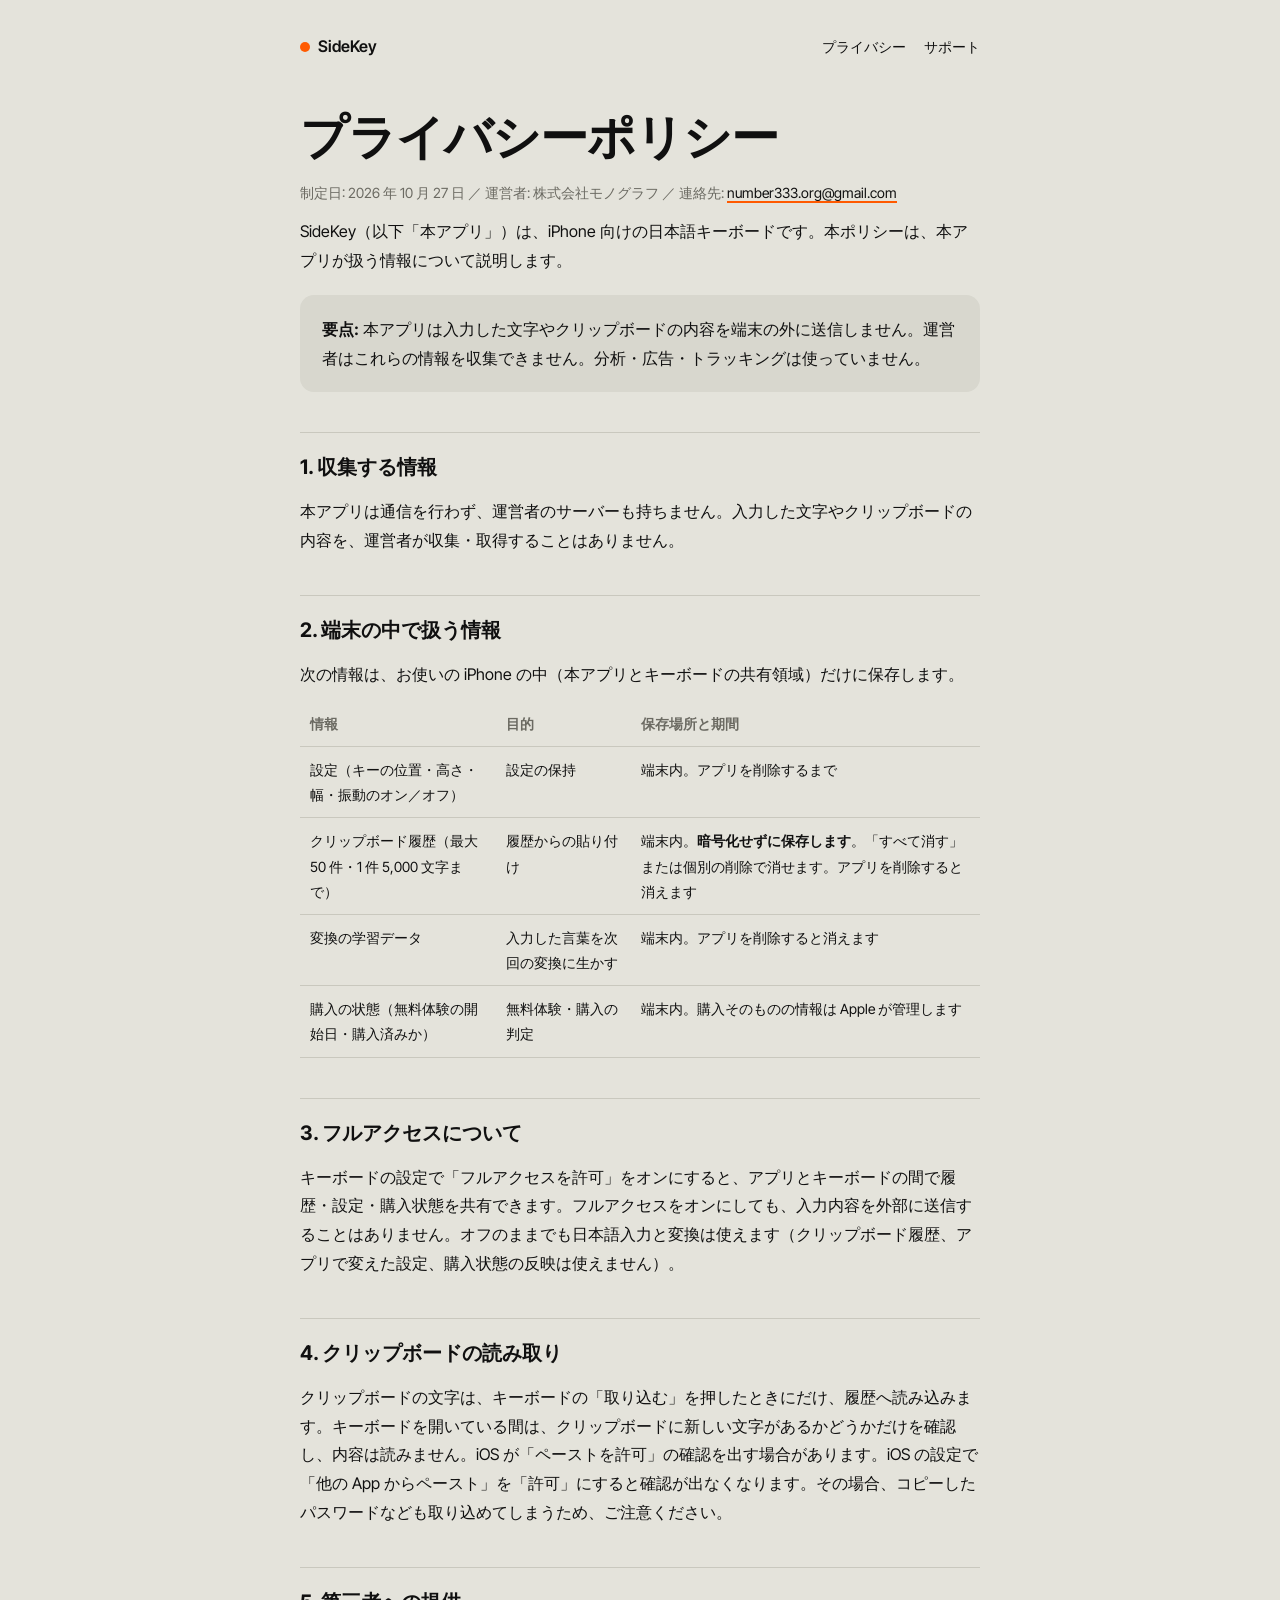
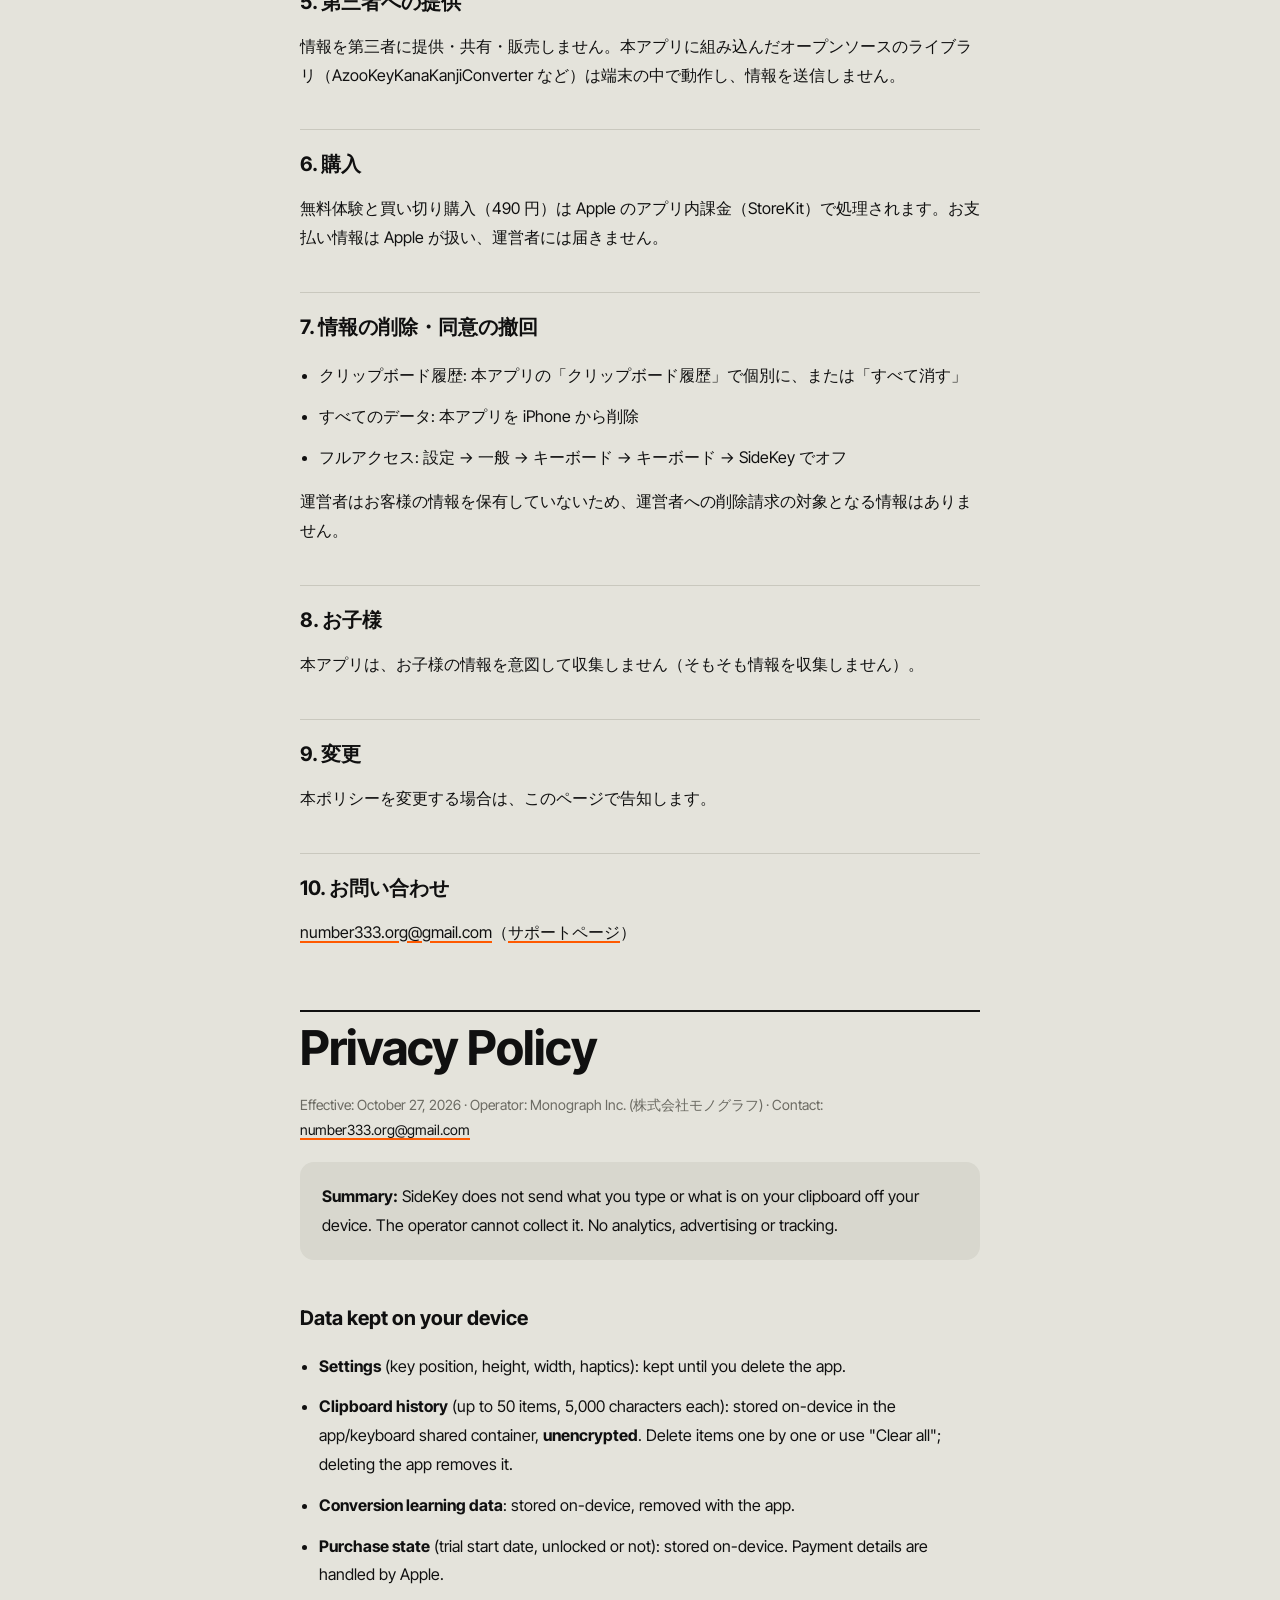
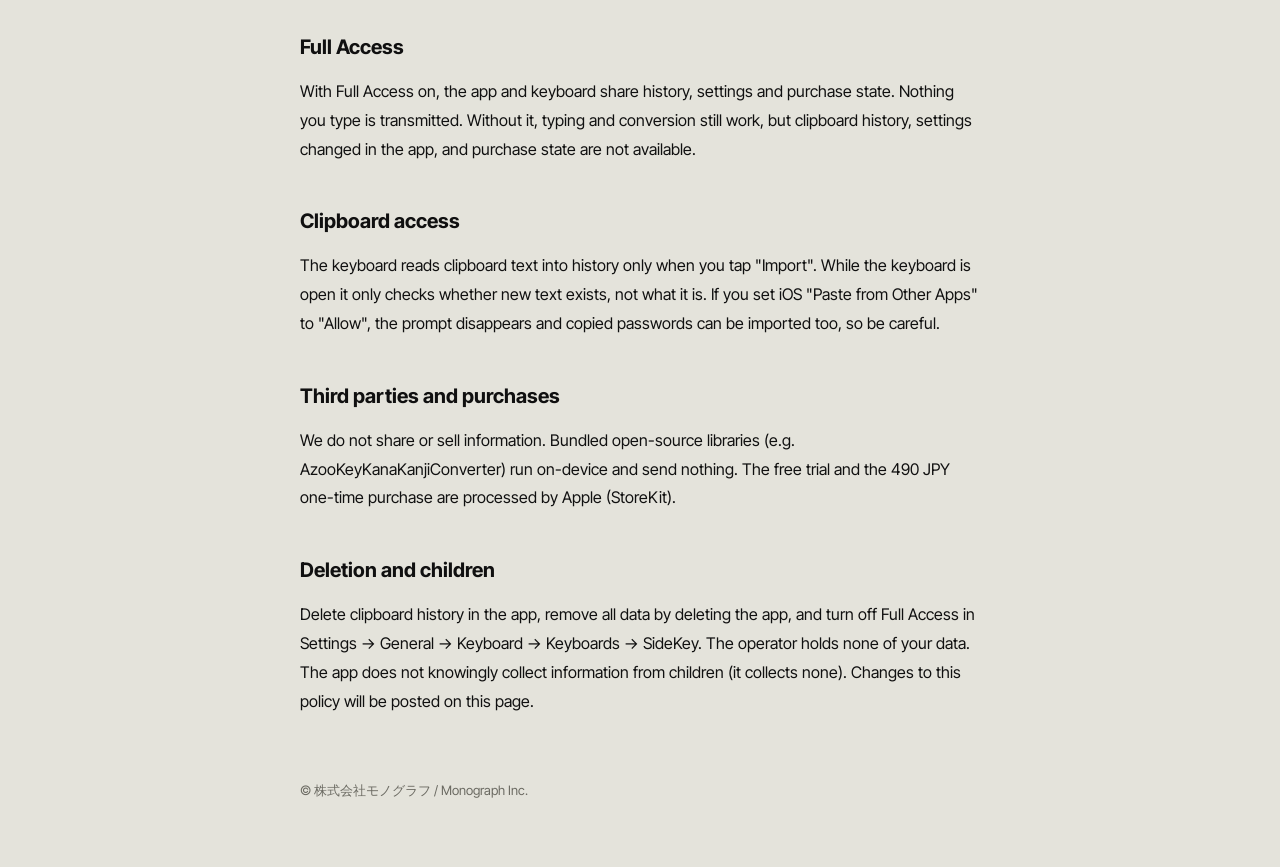
==== privacy/index.html @ 95e6b385 "Add SideKey public pages (index, privacy, support) Co-Authored-By: Claude Sonnet 5.5 <noreply@anthro" ====
<!doctype html>
<html lang="ja">
<head>
<meta charset="utf-8">
<meta name="viewport" content="width=device-width,initial-scale=1">
<title>SideKey プライバシーポリシー</title>
<meta name="description" content="SideKey が扱う情報と、その保存場所についての説明です。">
<link rel="preconnect" href="https://fonts.googleapis.com"><link rel="preconnect" href="https://fonts.gstatic.com" crossorigin>
<link href="https://fonts.googleapis.com/css2?family=Inter+Tight:wght@400;500;600;700&display=swap" rel="stylesheet">
<link rel="stylesheet" href="../style.css">
</head>
<body><div class="wrap">
<header class="site"><a class="brand" href="../">SideKey</a><nav><a href="../privacy/">プライバシー</a><a href="../support/">サポート</a></nav></header>
<h1>プライバシーポリシー</h1>
<p class="meta">制定日: 2026 年 10 月 27 日 ／ 運営者: 株式会社モノグラフ ／ 連絡先: <a href="mailto:number333.org@gmail.com">number333.org@gmail.com</a></p>
<p>SideKey（以下「本アプリ」）は、iPhone 向けの日本語キーボードです。本ポリシーは、本アプリが扱う情報について説明します。</p>
<div class="card"><p><strong>要点:</strong> 本アプリは入力した文字やクリップボードの内容を端末の外に送信しません。運営者はこれらの情報を収集できません。分析・広告・トラッキングは使っていません。</p></div>

<h2>1. 収集する情報</h2>
<p>本アプリは通信を行わず、運営者のサーバーも持ちません。入力した文字やクリップボードの内容を、運営者が収集・取得することはありません。</p>

<h2>2. 端末の中で扱う情報</h2>
<p>次の情報は、お使いの iPhone の中（本アプリとキーボードの共有領域）だけに保存します。</p>
<table>
<thead><tr><th>情報</th><th>目的</th><th>保存場所と期間</th></tr></thead>
<tbody>
<tr><td>設定（キーの位置・高さ・幅・振動のオン／オフ）</td><td>設定の保持</td><td>端末内。アプリを削除するまで</td></tr>
<tr><td>クリップボード履歴（最大 50 件・1 件 5,000 文字まで）</td><td>履歴からの貼り付け</td><td>端末内。<strong>暗号化せずに保存します</strong>。「すべて消す」または個別の削除で消せます。アプリを削除すると消えます</td></tr>
<tr><td>変換の学習データ</td><td>入力した言葉を次回の変換に生かす</td><td>端末内。アプリを削除すると消えます</td></tr>
<tr><td>購入の状態（無料体験の開始日・購入済みか）</td><td>無料体験・購入の判定</td><td>端末内。購入そのものの情報は Apple が管理します</td></tr>
</tbody></table>

<h2>3. フルアクセスについて</h2>
<p>キーボードの設定で「フルアクセスを許可」をオンにすると、アプリとキーボードの間で履歴・設定・購入状態を共有できます。フルアクセスをオンにしても、入力内容を外部に送信することはありません。オフのままでも日本語入力と変換は使えます（クリップボード履歴、アプリで変えた設定、購入状態の反映は使えません）。</p>

<h2>4. クリップボードの読み取り</h2>
<p>クリップボードの文字は、キーボードの「取り込む」を押したときにだけ、履歴へ読み込みます。キーボードを開いている間は、クリップボードに新しい文字があるかどうかだけを確認し、内容は読みません。iOS が「ペーストを許可」の確認を出す場合があります。iOS の設定で「他の App からペースト」を「許可」にすると確認が出なくなります。その場合、コピーしたパスワードなども取り込めてしまうため、ご注意ください。</p>

<h2>5. 第三者への提供</h2>
<p>情報を第三者に提供・共有・販売しません。本アプリに組み込んだオープンソースのライブラリ（AzooKeyKanaKanjiConverter など）は端末の中で動作し、情報を送信しません。</p>

<h2>6. 購入</h2>
<p>無料体験と買い切り購入（490 円）は Apple のアプリ内課金（StoreKit）で処理されます。お支払い情報は Apple が扱い、運営者には届きません。</p>

<h2>7. 情報の削除・同意の撤回</h2>
<ul>
<li>クリップボード履歴: 本アプリの「クリップボード履歴」で個別に、または「すべて消す」</li>
<li>すべてのデータ: 本アプリを iPhone から削除</li>
<li>フルアクセス: 設定 → 一般 → キーボード → キーボード → SideKey でオフ</li>
</ul>
<p>運営者はお客様の情報を保有していないため、運営者への削除請求の対象となる情報はありません。</p>

<h2>8. お子様</h2>
<p>本アプリは、お子様の情報を意図して収集しません（そもそも情報を収集しません）。</p>

<h2>9. 変更</h2>
<p>本ポリシーを変更する場合は、このページで告知します。</p>

<h2>10. お問い合わせ</h2>
<p><a href="mailto:number333.org@gmail.com">number333.org@gmail.com</a>（<a href="../support/">サポートページ</a>）</p>

<div class="en" id="en">
<h1>Privacy Policy</h1>
<p class="meta">Effective: October 27, 2026 · Operator: Monograph Inc. (株式会社モノグラフ) · Contact: <a href="mailto:number333.org@gmail.com">number333.org@gmail.com</a></p>
<div class="card"><p><strong>Summary:</strong> SideKey does not send what you type or what is on your clipboard off your device. The operator cannot collect it. No analytics, advertising or tracking.</p></div>
<h2>Data kept on your device</h2>
<ul>
<li><strong>Settings</strong> (key position, height, width, haptics): kept until you delete the app.</li>
<li><strong>Clipboard history</strong> (up to 50 items, 5,000 characters each): stored on-device in the app/keyboard shared container, <strong>unencrypted</strong>. Delete items one by one or use "Clear all"; deleting the app removes it.</li>
<li><strong>Conversion learning data</strong>: stored on-device, removed with the app.</li>
<li><strong>Purchase state</strong> (trial start date, unlocked or not): stored on-device. Payment details are handled by Apple.</li>
</ul>
<h2>Full Access</h2>
<p>With Full Access on, the app and keyboard share history, settings and purchase state. Nothing you type is transmitted. Without it, typing and conversion still work, but clipboard history, settings changed in the app, and purchase state are not available.</p>
<h2>Clipboard access</h2>
<p>The keyboard reads clipboard text into history only when you tap "Import". While the keyboard is open it only checks whether new text exists, not what it is. If you set iOS "Paste from Other Apps" to "Allow", the prompt disappears and copied passwords can be imported too, so be careful.</p>
<h2>Third parties and purchases</h2>
<p>We do not share or sell information. Bundled open-source libraries (e.g. AzooKeyKanaKanjiConverter) run on-device and send nothing. The free trial and the 490 JPY one-time purchase are processed by Apple (StoreKit).</p>
<h2>Deletion and children</h2>
<p>Delete clipboard history in the app, remove all data by deleting the app, and turn off Full Access in Settings → General → Keyboard → Keyboards → SideKey. The operator holds none of your data. The app does not knowingly collect information from children (it collects none). Changes to this policy will be posted on this page.</p>
</div>
<footer>© 株式会社モノグラフ / Monograph Inc.</footer>
</div></body></html>
---- style.css ----
:root{--bg:#E4E3DB;--card:#D8D7CE;--ink:#101010;--muted:#6B6A62;--line:#C9C8BE;--accent:#FF5A00}
*{box-sizing:border-box}
html{-webkit-text-size-adjust:100%}
body{margin:0;background:var(--bg);color:var(--ink);font-family:"Inter Tight","Hiragino Sans","Hiragino Kaku Gothic ProN","Noto Sans JP",system-ui,sans-serif;line-height:1.8;font-size:16px}
.wrap{max-width:720px;margin:0 auto;padding:32px 20px 64px}
header.site{display:flex;justify-content:space-between;align-items:center;margin-bottom:48px;font-weight:600}
header.site a{color:var(--ink);text-decoration:none}
header.site .brand::before{content:"";display:inline-block;width:10px;height:10px;border-radius:50%;background:var(--accent);margin-right:8px}
header.site nav{display:flex;gap:18px;font-size:14px;font-weight:500}
h1{font-size:clamp(32px,7vw,48px);line-height:1.15;letter-spacing:-.02em;margin:0 0 16px}
h2{font-size:20px;margin:40px 0 12px;padding-top:16px;border-top:1px solid var(--line)}
h3{font-size:15px;margin:24px 0 4px;color:var(--muted)}
p,li{margin:0 0 12px}
ul{padding-left:1.2em}
a{color:var(--ink);text-decoration-color:var(--accent);text-underline-offset:3px;text-decoration-thickness:2px}
.lead{font-size:18px;color:var(--ink)}
.meta{color:var(--muted);font-size:14px}
.card{background:var(--card);border-radius:14px;padding:20px 22px;margin:20px 0}
.card p:last-child{margin:0}
.cta{display:inline-block;background:var(--ink);color:var(--bg);padding:10px 20px;border-radius:999px;text-decoration:none;font-weight:600;font-size:15px}
.cta:hover{background:var(--accent)}
table{width:100%;border-collapse:collapse;font-size:14px;margin:12px 0 20px}
th,td{text-align:left;vertical-align:top;padding:10px 10px;border-bottom:1px solid var(--line)}
th{color:var(--muted);font-weight:600}
.en{margin-top:64px;padding-top:8px;border-top:2px solid var(--ink)}
.en h2{border:0;padding-top:0}
footer{margin-top:64px;color:var(--muted);font-size:13px}
@media(max-width:560px){.wrap{padding:20px 16px 48px}table,thead,tbody,tr,th,td{display:block}thead{display:none}td{border:0;padding:2px 0}tr{border-bottom:1px solid var(--line);padding:10px 0}}
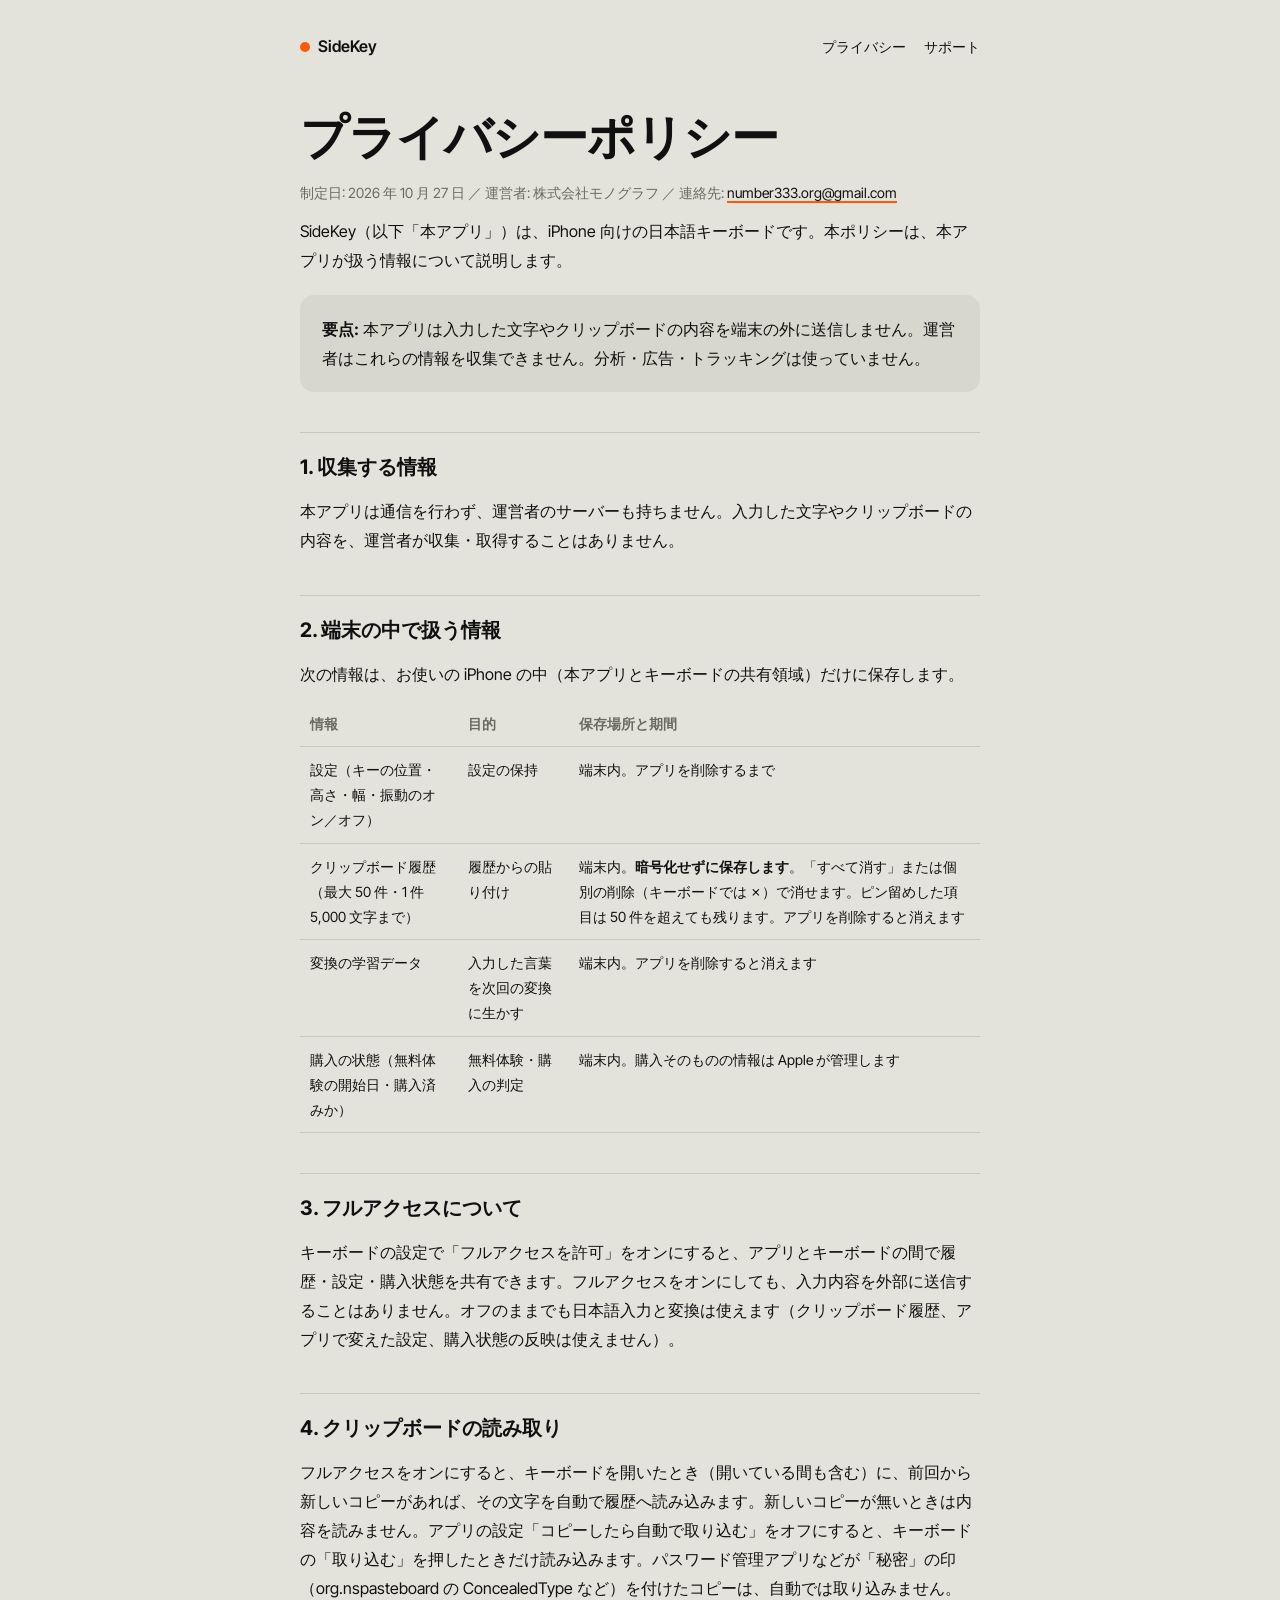
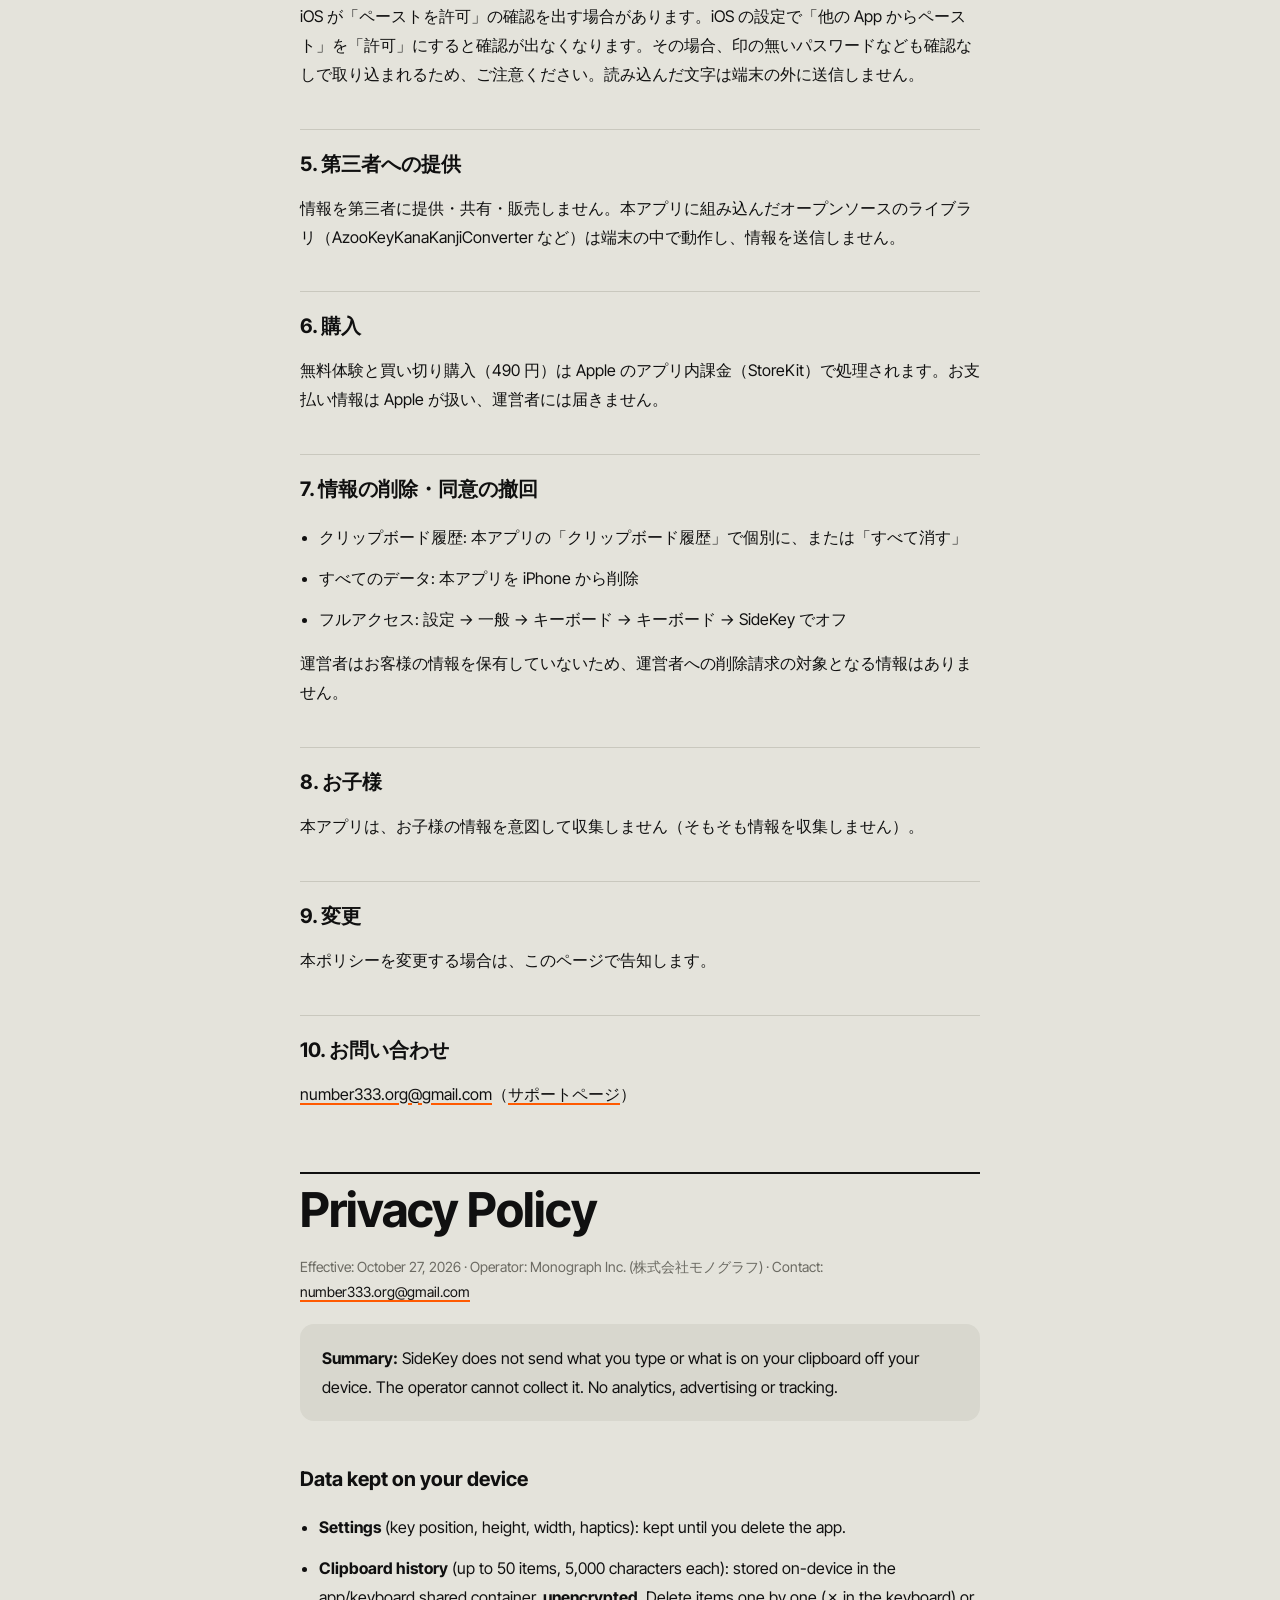
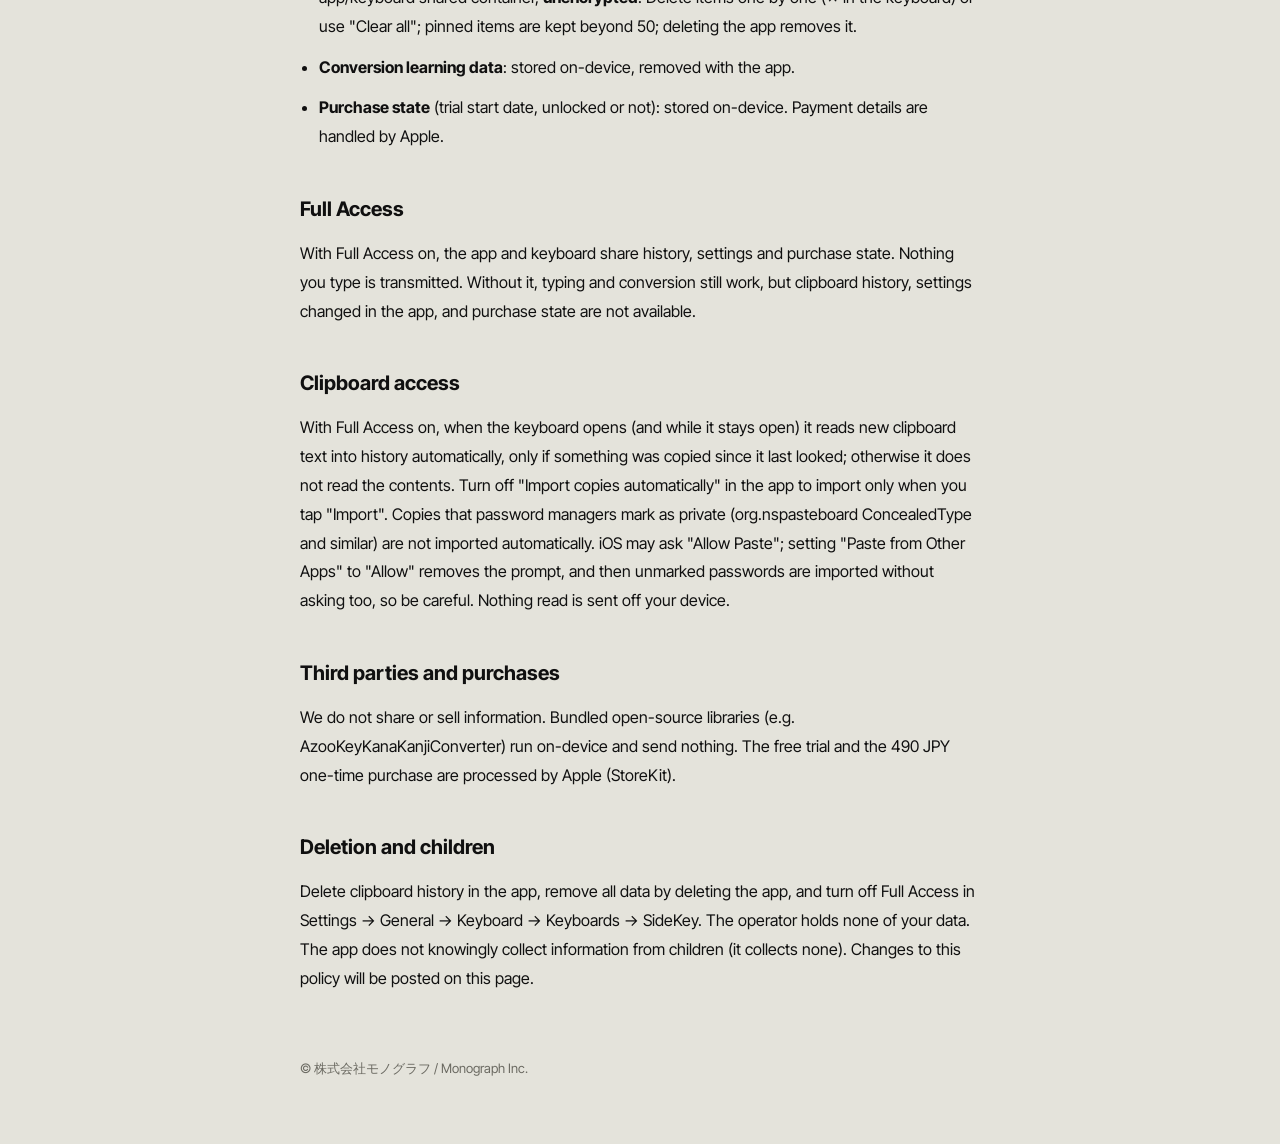
==== commit 983aa3c9: "Describe automatic clipboard import, private-copy skipping and pinned items in the privacy policy Co" ====
--- a/privacy/index.html
+++ b/privacy/index.html
@@ -25,7 +25,7 @@
 <thead><tr><th>情報</th><th>目的</th><th>保存場所と期間</th></tr></thead>
 <tbody>
 <tr><td>設定（キーの位置・高さ・幅・振動のオン／オフ）</td><td>設定の保持</td><td>端末内。アプリを削除するまで</td></tr>
-<tr><td>クリップボード履歴（最大 50 件・1 件 5,000 文字まで）</td><td>履歴からの貼り付け</td><td>端末内。<strong>暗号化せずに保存します</strong>。「すべて消す」または個別の削除で消せます。アプリを削除すると消えます</td></tr>
+<tr><td>クリップボード履歴（最大 50 件・1 件 5,000 文字まで）</td><td>履歴からの貼り付け</td><td>端末内。<strong>暗号化せずに保存します</strong>。「すべて消す」または個別の削除（キーボードでは ✗）で消せます。ピン留めした項目は 50 件を超えても残ります。アプリを削除すると消えます</td></tr>
 <tr><td>変換の学習データ</td><td>入力した言葉を次回の変換に生かす</td><td>端末内。アプリを削除すると消えます</td></tr>
 <tr><td>購入の状態（無料体験の開始日・購入済みか）</td><td>無料体験・購入の判定</td><td>端末内。購入そのものの情報は Apple が管理します</td></tr>
 </tbody></table>
@@ -34,7 +34,7 @@
 <p>キーボードの設定で「フルアクセスを許可」をオンにすると、アプリとキーボードの間で履歴・設定・購入状態を共有できます。フルアクセスをオンにしても、入力内容を外部に送信することはありません。オフのままでも日本語入力と変換は使えます（クリップボード履歴、アプリで変えた設定、購入状態の反映は使えません）。</p>
 
 <h2>4. クリップボードの読み取り</h2>
-<p>クリップボードの文字は、キーボードの「取り込む」を押したときにだけ、履歴へ読み込みます。キーボードを開いている間は、クリップボードに新しい文字があるかどうかだけを確認し、内容は読みません。iOS が「ペーストを許可」の確認を出す場合があります。iOS の設定で「他の App からペースト」を「許可」にすると確認が出なくなります。その場合、コピーしたパスワードなども取り込めてしまうため、ご注意ください。</p>
+<p>フルアクセスをオンにすると、キーボードを開いたとき（開いている間も含む）に、前回から新しいコピーがあれば、その文字を自動で履歴へ読み込みます。新しいコピーが無いときは内容を読みません。アプリの設定「コピーしたら自動で取り込む」をオフにすると、キーボードの「取り込む」を押したときだけ読み込みます。パスワード管理アプリなどが「秘密」の印（org.nspasteboard の ConcealedType など）を付けたコピーは、自動では取り込みません。iOS が「ペーストを許可」の確認を出す場合があります。iOS の設定で「他の App からペースト」を「許可」にすると確認が出なくなります。その場合、印の無いパスワードなども確認なしで取り込まれるため、ご注意ください。読み込んだ文字は端末の外に送信しません。</p>
 
 <h2>5. 第三者への提供</h2>
 <p>情報を第三者に提供・共有・販売しません。本アプリに組み込んだオープンソースのライブラリ（AzooKeyKanaKanjiConverter など）は端末の中で動作し、情報を送信しません。</p>
@@ -66,14 +66,14 @@
 <h2>Data kept on your device</h2>
 <ul>
 <li><strong>Settings</strong> (key position, height, width, haptics): kept until you delete the app.</li>
-<li><strong>Clipboard history</strong> (up to 50 items, 5,000 characters each): stored on-device in the app/keyboard shared container, <strong>unencrypted</strong>. Delete items one by one or use "Clear all"; deleting the app removes it.</li>
+<li><strong>Clipboard history</strong> (up to 50 items, 5,000 characters each): stored on-device in the app/keyboard shared container, <strong>unencrypted</strong>. Delete items one by one (✗ in the keyboard) or use "Clear all"; pinned items are kept beyond 50; deleting the app removes it.</li>
 <li><strong>Conversion learning data</strong>: stored on-device, removed with the app.</li>
 <li><strong>Purchase state</strong> (trial start date, unlocked or not): stored on-device. Payment details are handled by Apple.</li>
 </ul>
 <h2>Full Access</h2>
 <p>With Full Access on, the app and keyboard share history, settings and purchase state. Nothing you type is transmitted. Without it, typing and conversion still work, but clipboard history, settings changed in the app, and purchase state are not available.</p>
 <h2>Clipboard access</h2>
-<p>The keyboard reads clipboard text into history only when you tap "Import". While the keyboard is open it only checks whether new text exists, not what it is. If you set iOS "Paste from Other Apps" to "Allow", the prompt disappears and copied passwords can be imported too, so be careful.</p>
+<p>With Full Access on, when the keyboard opens (and while it stays open) it reads new clipboard text into history automatically, only if something was copied since it last looked; otherwise it does not read the contents. Turn off "Import copies automatically" in the app to import only when you tap "Import". Copies that password managers mark as private (org.nspasteboard ConcealedType and similar) are not imported automatically. iOS may ask "Allow Paste"; setting "Paste from Other Apps" to "Allow" removes the prompt, and then unmarked passwords are imported without asking too, so be careful. Nothing read is sent off your device.</p>
 <h2>Third parties and purchases</h2>
 <p>We do not share or sell information. Bundled open-source libraries (e.g. AzooKeyKanaKanjiConverter) run on-device and send nothing. The free trial and the 490 JPY one-time purchase are processed by Apple (StoreKit).</p>
 <h2>Deletion and children</h2>
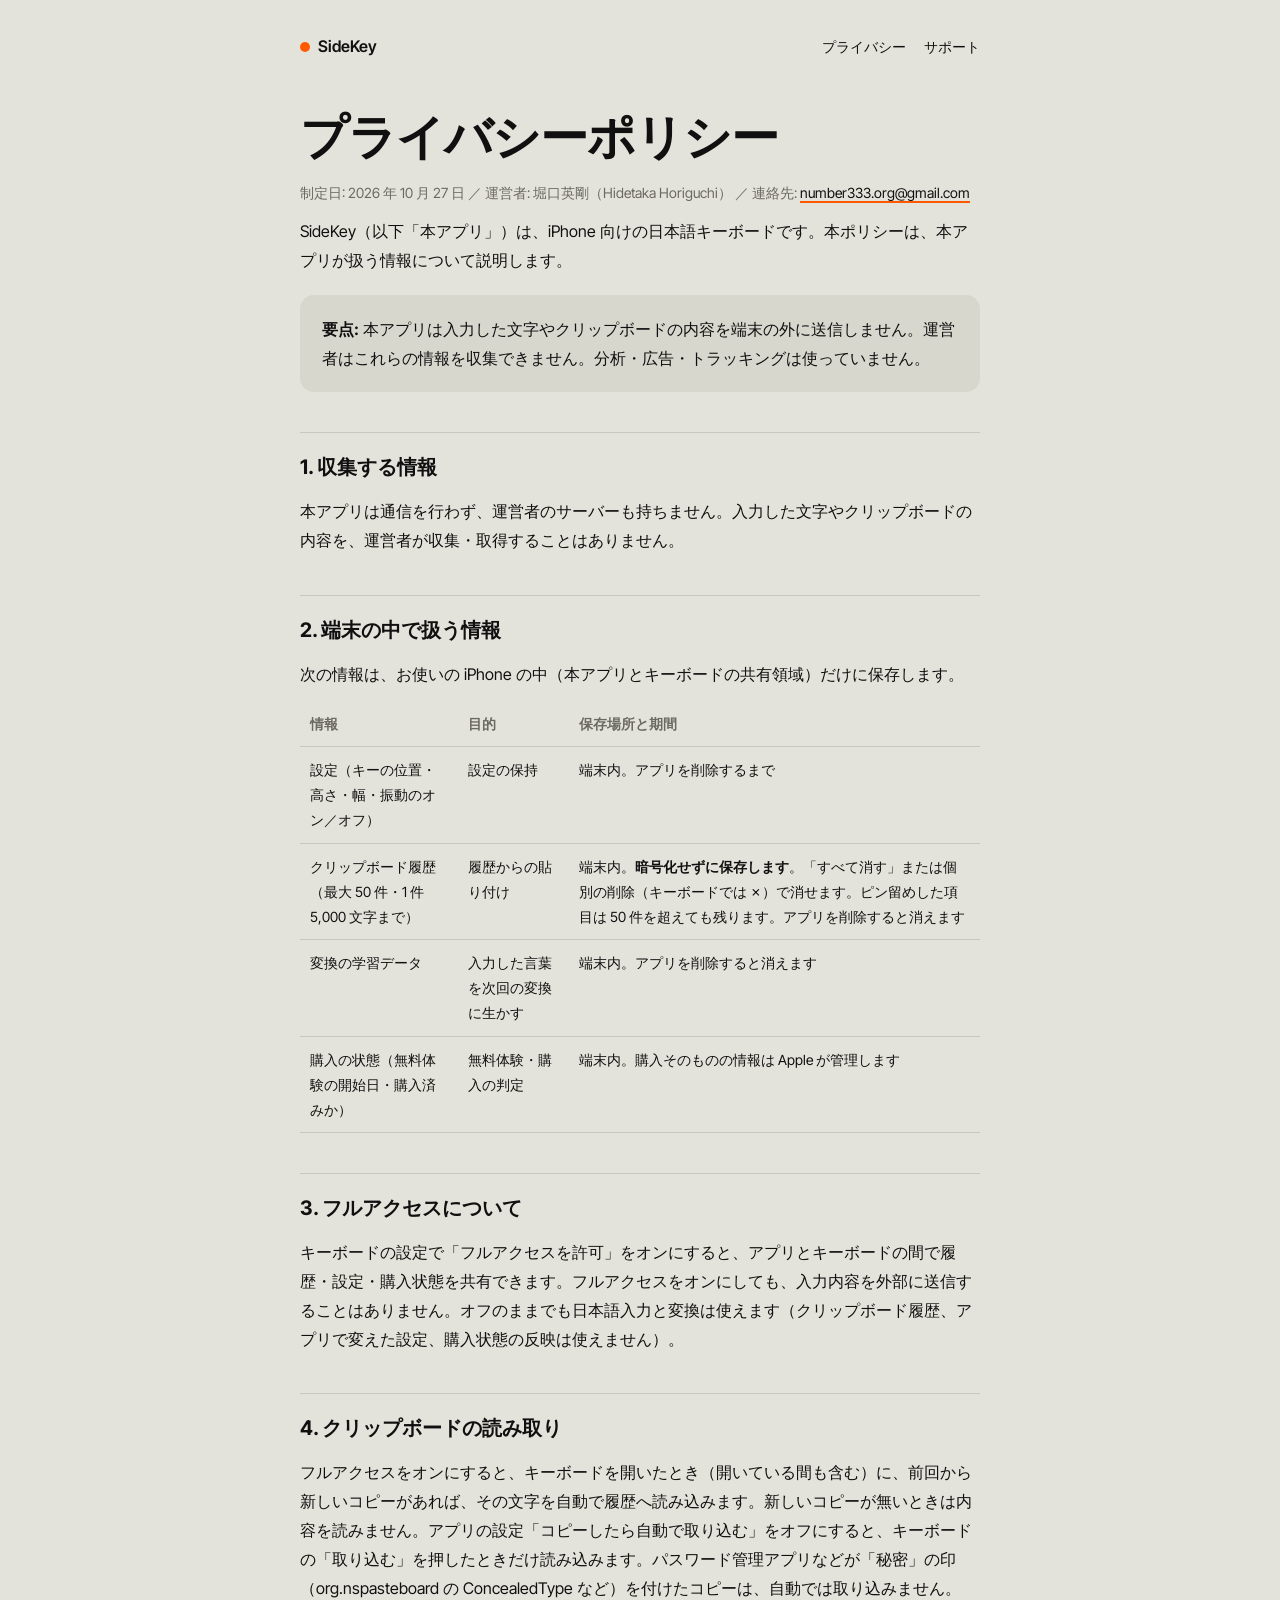
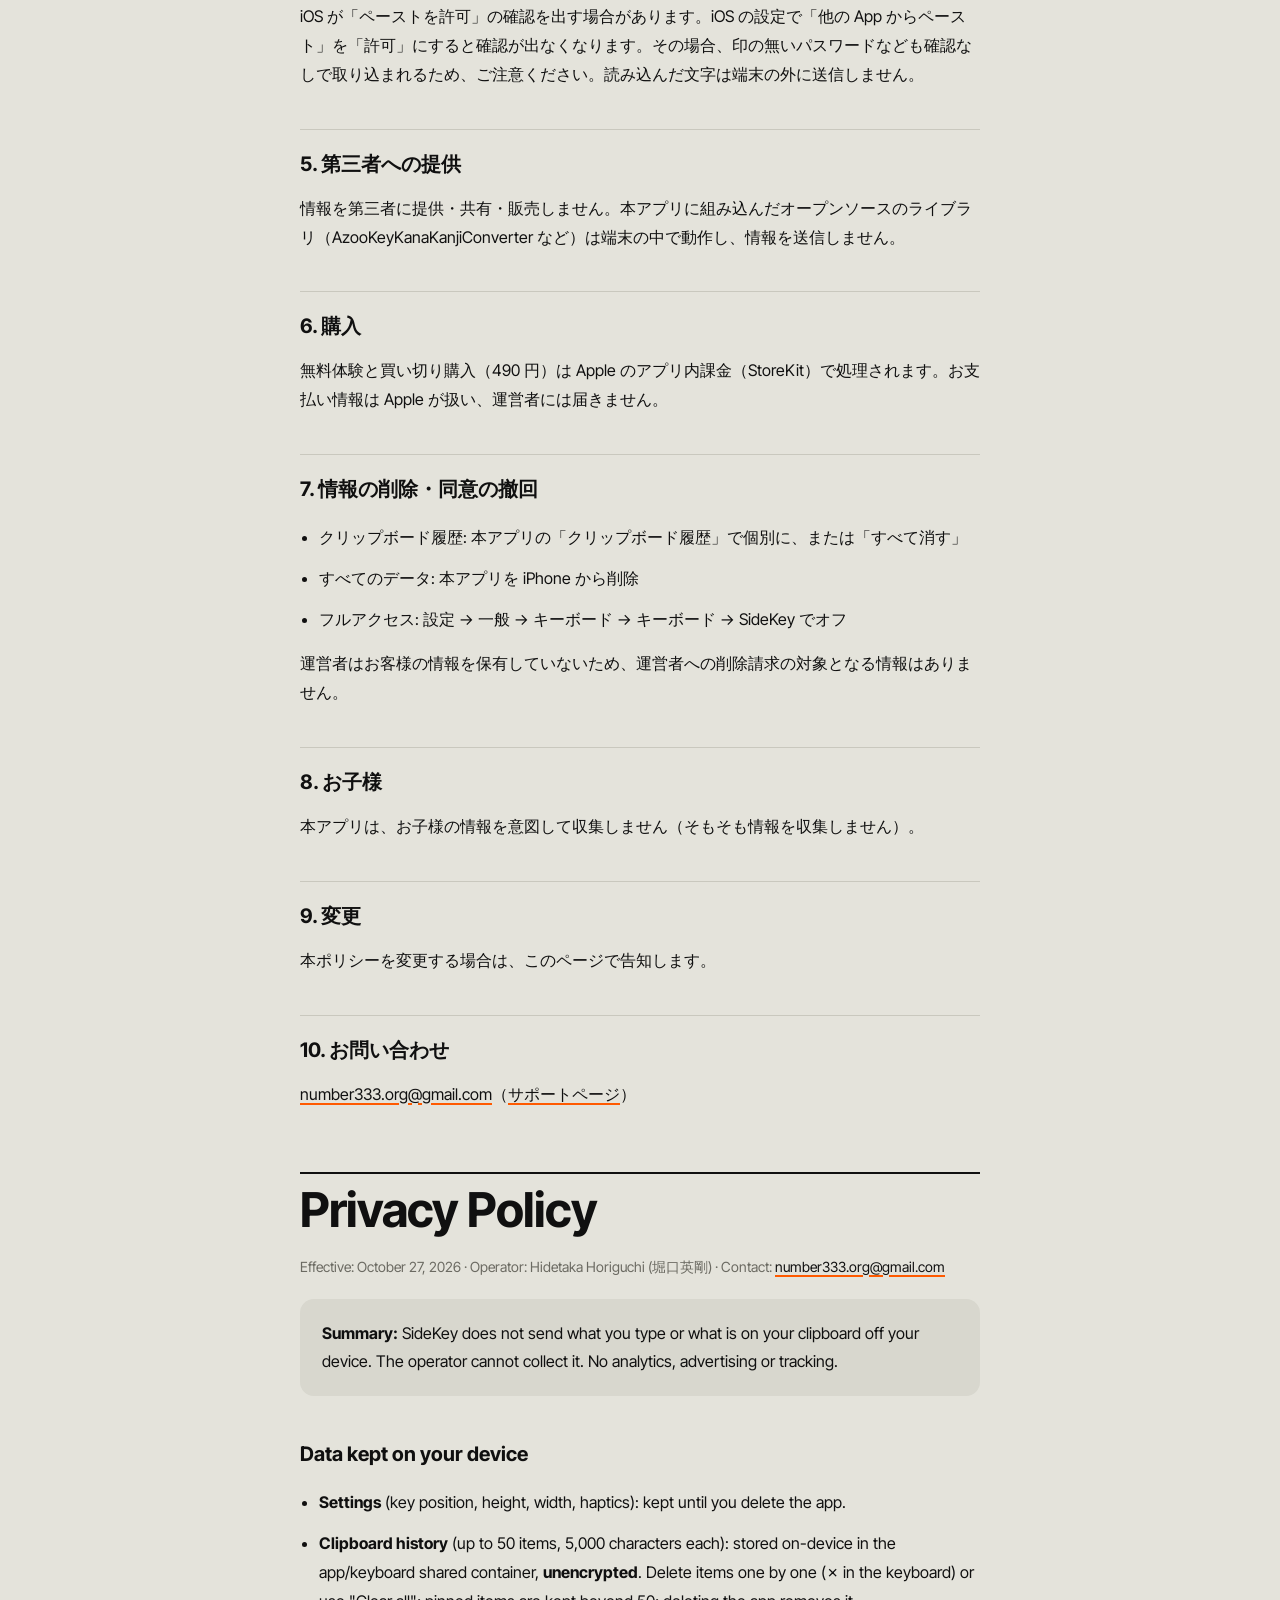
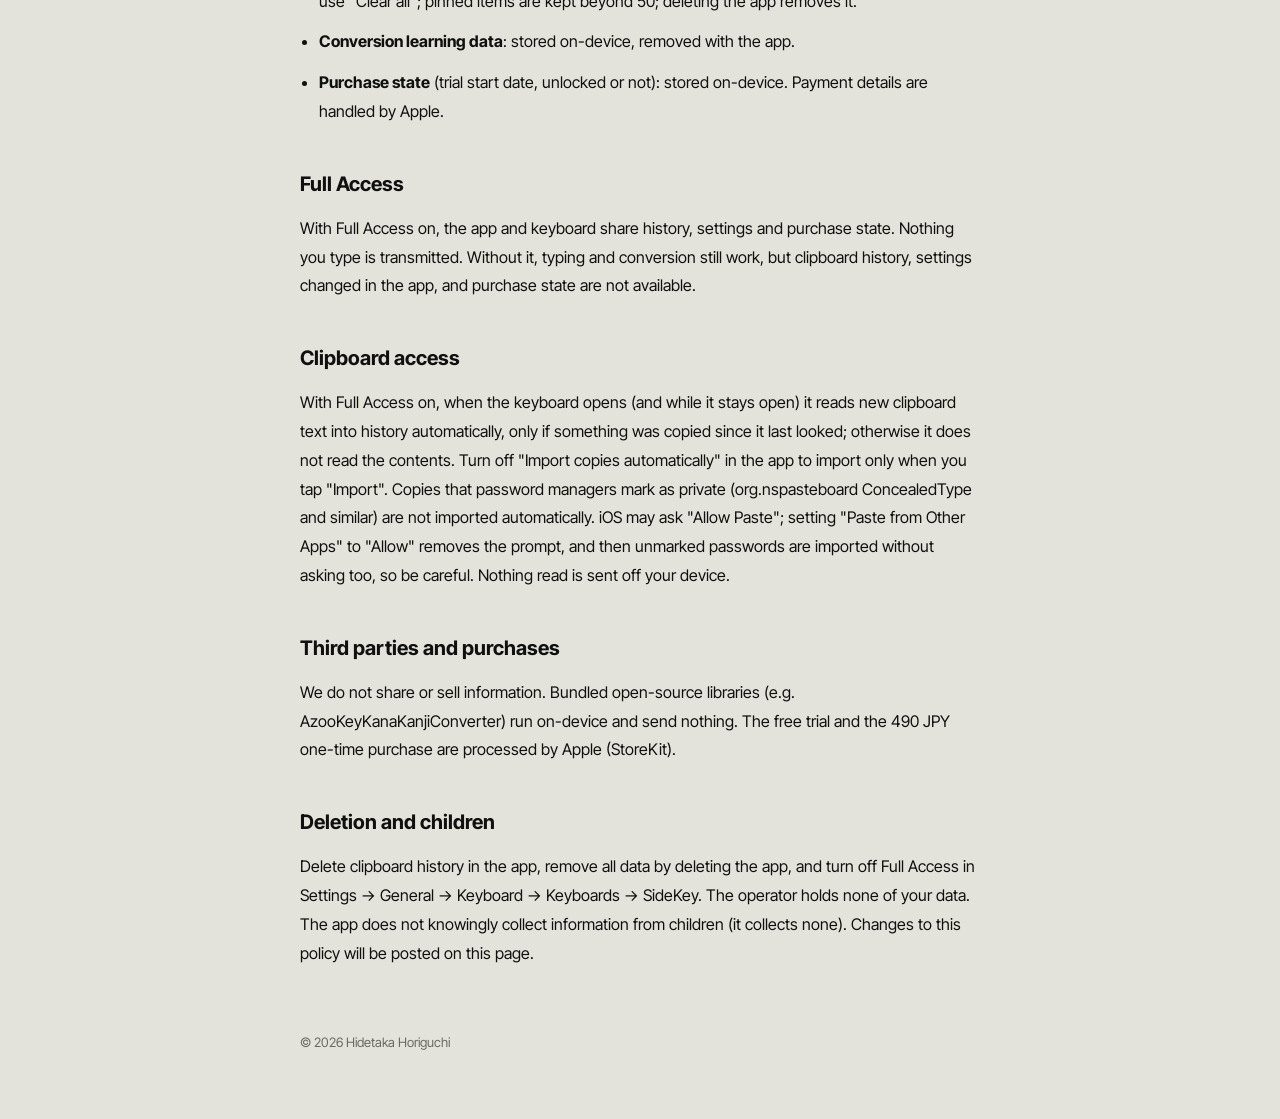
==== commit 263b5260: "Change operator and copyright to individual name (Hidetaka Horiguchi) Co-Authored-By: Claude Sonnet " ====
--- a/privacy/index.html
+++ b/privacy/index.html
@@ -12,7 +12,7 @@
 <body><div class="wrap">
 <header class="site"><a class="brand" href="../">SideKey</a><nav><a href="../privacy/">プライバシー</a><a href="../support/">サポート</a></nav></header>
 <h1>プライバシーポリシー</h1>
-<p class="meta">制定日: 2026 年 10 月 27 日 ／ 運営者: 株式会社モノグラフ ／ 連絡先: <a href="mailto:number333.org@gmail.com">number333.org@gmail.com</a></p>
+<p class="meta">制定日: 2026 年 10 月 27 日 ／ 運営者: 堀口英剛（Hidetaka Horiguchi） ／ 連絡先: <a href="mailto:number333.org@gmail.com">number333.org@gmail.com</a></p>
 <p>SideKey（以下「本アプリ」）は、iPhone 向けの日本語キーボードです。本ポリシーは、本アプリが扱う情報について説明します。</p>
 <div class="card"><p><strong>要点:</strong> 本アプリは入力した文字やクリップボードの内容を端末の外に送信しません。運営者はこれらの情報を収集できません。分析・広告・トラッキングは使っていません。</p></div>
 
@@ -61,7 +61,7 @@
 
 <div class="en" id="en">
 <h1>Privacy Policy</h1>
-<p class="meta">Effective: October 27, 2026 · Operator: Monograph Inc. (株式会社モノグラフ) · Contact: <a href="mailto:number333.org@gmail.com">number333.org@gmail.com</a></p>
+<p class="meta">Effective: October 27, 2026 · Operator: Hidetaka Horiguchi (堀口英剛) · Contact: <a href="mailto:number333.org@gmail.com">number333.org@gmail.com</a></p>
 <div class="card"><p><strong>Summary:</strong> SideKey does not send what you type or what is on your clipboard off your device. The operator cannot collect it. No analytics, advertising or tracking.</p></div>
 <h2>Data kept on your device</h2>
 <ul>
@@ -79,5 +79,5 @@
 <h2>Deletion and children</h2>
 <p>Delete clipboard history in the app, remove all data by deleting the app, and turn off Full Access in Settings → General → Keyboard → Keyboards → SideKey. The operator holds none of your data. The app does not knowingly collect information from children (it collects none). Changes to this policy will be posted on this page.</p>
 </div>
-<footer>© 株式会社モノグラフ / Monograph Inc.</footer>
+<footer>© 2026 Hidetaka Horiguchi</footer>
 </div></body></html>
